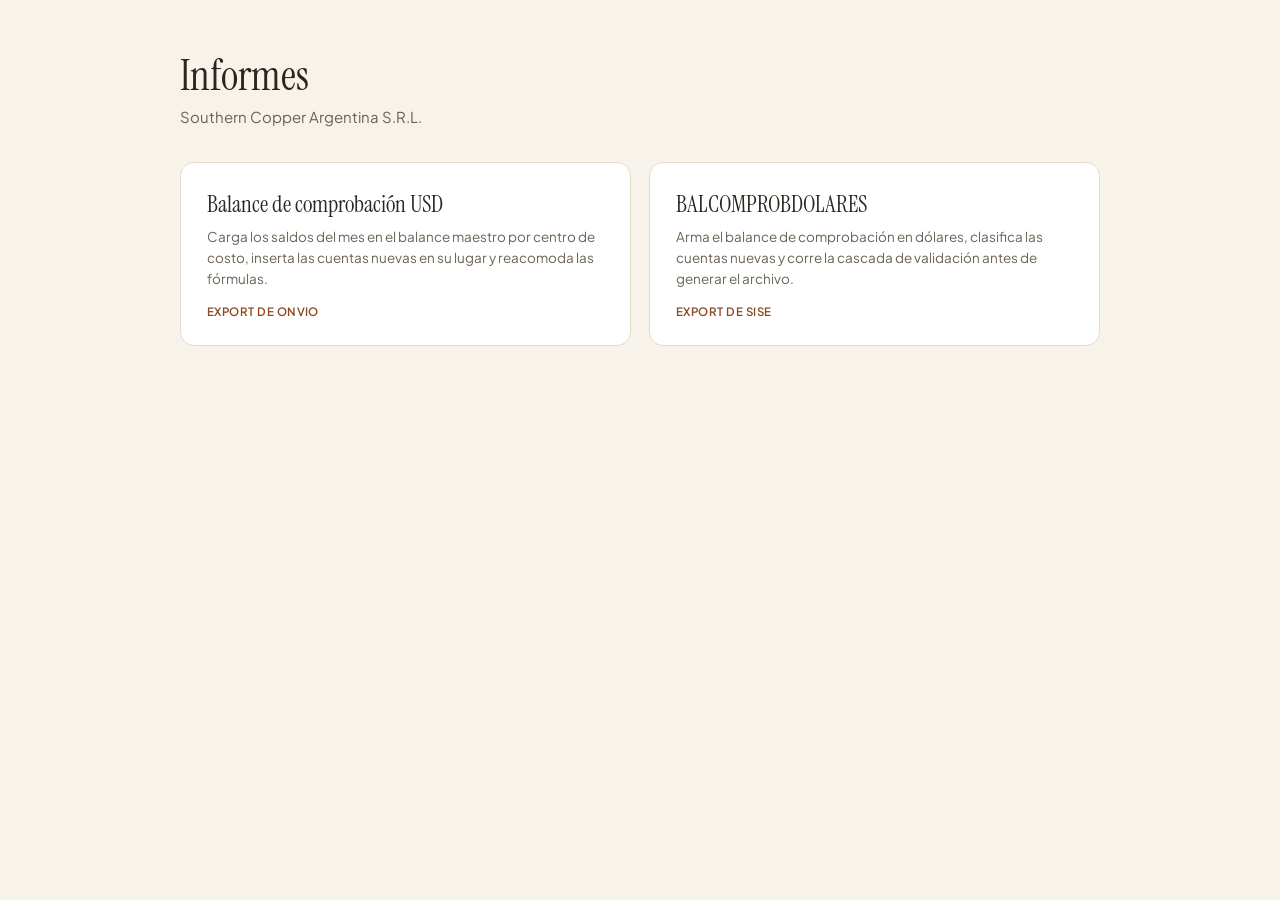
==== index.html @ 04be6aec "Add files via upload" ====
<!DOCTYPE html>
<html lang="es">
<head>
<meta charset="UTF-8">
<meta name="viewport" content="width=device-width, initial-scale=1">
<title>Informes — Southern Copper Argentina</title>
<link rel="preconnect" href="https://fonts.googleapis.com">
<link href="https://fonts.googleapis.com/css2?family=Instrument+Serif&family=Plus+Jakarta+Sans:wght@400;500;600;700&display=swap" rel="stylesheet">
<link rel="stylesheet" href="estilos.css">
</head>
<body>
<div class="wrap">
  <h1>Informes</h1>
  <p class="sub">Southern Copper Argentina S.R.L.</p>

  <div class="informes" id="informes"></div>
</div>

<script>
// Para sumar un informe nuevo: agregá una entrada acá y su carpeta al lado de las otras.
const INFORMES = [
  {
    titulo: "Balance de comprobación USD",
    descripcion: "Carga los saldos del mes en el balance maestro por centro de costo, " +
                 "inserta las cuentas nuevas en su lugar y reacomoda las fórmulas.",
    origen: "Export de Onvio",
    url: "informe-a/index.html",
  },
  {
    titulo: "BALCOMPROBDOLARES",
    descripcion: "Arma el balance de comprobación en dólares, clasifica las cuentas nuevas " +
                 "y corre la cascada de validación antes de generar el archivo.",
    origen: "Export de SISE",
    url: "informe-b/index.html",
  },
];

document.getElementById("informes").innerHTML = INFORMES.map(i => `
  <a class="informe-card" href="${i.url}">
    <h2>${i.titulo}</h2>
    <p>${i.descripcion}</p>
    <div class="origen">${i.origen}</div>
  </a>`).join("");
</script>
</body>
</html>
---- estilos.css ----
/* Estilos compartidos por la pantalla de inicio y los informes.
   Misma paleta que venía usando BALCOMPROBDOLARES. */

:root{
  --cream:#F7F2EA;
  --card:#FFFFFF;
  --ink:#2B2620;
  --ink-soft:#6B6255;
  --clay:#B5622E;
  --clay-deep:#8A4820;
  --line:#E4DCCC;
  --ok:#3F6B4C;
  --ok-bg:#E7F0E9;
  --warn:#A6431F;
  --warn-bg:#FBEAE1;
}

*{box-sizing:border-box;}

body{
  margin:0; background:var(--cream); color:var(--ink);
  font-family:'Plus Jakarta Sans', sans-serif;
  padding:48px 24px 96px;
}

.wrap{max-width:920px; margin:0 auto;}
.topbar{display:flex; justify-content:space-between; align-items:flex-start; gap:16px; margin-bottom:4px;}

h1{font-family:'Instrument Serif', serif; font-weight:400; font-size:42px; margin:0 0 4px;}
.sub{color:var(--ink-soft); margin:0 0 36px; font-size:15px;}

.card{
  background:var(--card); border:1px solid var(--line); border-radius:14px;
  padding:28px; margin-bottom:24px;
}
.card h2{font-family:'Instrument Serif', serif; font-weight:400; font-size:24px; margin:0 0 16px;}

button{
  font-family:'Plus Jakarta Sans', sans-serif; font-weight:600; font-size:14px;
  background:var(--clay); color:#fff; border:none; border-radius:8px;
  padding:12px 22px; cursor:pointer; transition:.15s;
}
button:hover{background:var(--clay-deep);}
button.secondary{background:transparent; color:var(--clay-deep); border:1px solid var(--line);}
button:disabled{opacity:.4; cursor:not-allowed;}

.gear-btn{
  background:transparent; border:1px solid var(--line); border-radius:8px;
  padding:8px 14px; font-size:13px; color:var(--ink-soft); cursor:pointer;
  font-family:'Plus Jakarta Sans', sans-serif; white-space:nowrap;
}
.gear-btn:hover{border-color:var(--clay); color:var(--clay-deep);}

.dropzone{
  border:1.5px dashed var(--line); border-radius:10px; padding:28px;
  text-align:center; color:var(--ink-soft); cursor:pointer; transition:.15s; display:block;
}
.dropzone:hover{border-color:var(--clay); color:var(--clay-deep);}
input[type=file]{display:none;}

.checks{display:grid; gap:10px;}
.check{
  display:flex; justify-content:space-between; align-items:center; gap:14px;
  padding:14px 16px; border-radius:10px; border:1px solid var(--line);
}
.check.ok{background:var(--ok-bg); border-color:#cfe2d4;}
.check.bad{background:var(--warn-bg); border-color:#f0d3c4;}
.check .name{font-weight:600; font-size:14px;}
.check .detail{font-size:12.5px; color:var(--ink-soft); margin-top:2px;}
.check .value{font-variant-numeric:tabular-nums; font-weight:600; font-size:14px;}

.badge{font-size:12px; padding:2px 8px; border-radius:20px; font-weight:600;}
.badge.ok{background:var(--ok); color:#fff;}
.badge.bad{background:var(--warn); color:#fff;}

table{width:100%; border-collapse:collapse; font-size:13.5px;}
th{
  text-align:left; color:var(--ink-soft); font-weight:600; font-size:12px;
  text-transform:uppercase; letter-spacing:.03em; padding:8px 10px; border-bottom:1px solid var(--line);
}
td{padding:10px; border-bottom:1px solid var(--line); position:relative;}
tr:last-child td{border-bottom:none;}
.num{text-align:right; font-variant-numeric:tabular-nums;}

select, input[type=text]{
  font-family:'Plus Jakarta Sans', sans-serif; padding:7px 10px; border-radius:6px;
  border:1px solid var(--line); font-size:13px; width:100%; background:#fff; color:var(--ink);
}
.pending-row{background:#FCF8F1;}

.footer-note{color:var(--ink-soft); font-size:13px; margin-top:8px;}
.hidden{display:none;}
.spinner{color:var(--ink-soft); font-size:14px;}

.status-msg{font-size:13px; margin-top:10px; padding:10px 12px; border-radius:8px;}
.status-msg.ok{background:var(--ok-bg); color:var(--ok);}
.status-msg.bad{background:var(--warn-bg); color:var(--warn);}

.modal-overlay{
  position:fixed; inset:0; background:rgba(43,38,32,.4); display:flex;
  align-items:center; justify-content:center; z-index:100; padding:24px;
}
.modal-overlay.hidden{display:none;}
.modal{background:var(--card); border-radius:14px; padding:28px; max-width:480px; width:100%;
  max-height:90vh; overflow-y:auto;}
.modal h2{font-family:'Instrument Serif', serif; font-weight:400; font-size:22px; margin:0 0 6px;}
.modal label{font-size:13px; color:var(--ink-soft); display:block; margin:14px 0 6px;}
.modal-actions{display:flex; gap:10px; margin-top:20px;}

a.help-link{color:var(--clay-deep);}
.volver{
  display:inline-block; margin-bottom:18px; color:var(--ink-soft);
  text-decoration:none; font-size:13.5px;
}
.volver:hover{color:var(--clay-deep);}

.log{
  background:#FBF7F0; border:1px solid var(--line); border-radius:10px; padding:14px 16px;
  font-family:ui-monospace, SFMono-Regular, Menlo, monospace; font-size:12.5px;
  color:var(--ink-soft); white-space:pre-wrap; max-height:280px; overflow-y:auto; margin:0;
}

/* ---- pantalla de inicio ---- */
.informes{display:grid; gap:18px; grid-template-columns:repeat(auto-fit, minmax(300px, 1fr));}
.informe-card{
  display:flex; flex-direction:column; gap:8px;
  background:var(--card); border:1px solid var(--line); border-radius:14px;
  padding:26px; text-decoration:none; color:inherit; transition:.15s;
}
.informe-card:hover{border-color:var(--clay); transform:translateY(-2px);
  box-shadow:0 6px 20px rgba(43,38,32,.07);}
.informe-card h2{font-family:'Instrument Serif', serif; font-weight:400; font-size:23px; margin:0;}
.informe-card p{margin:0; font-size:13.5px; color:var(--ink-soft); line-height:1.55;}
.informe-card .origen{
  margin-top:6px; font-size:11.5px; text-transform:uppercase; letter-spacing:.04em;
  color:var(--clay-deep); font-weight:600;
}
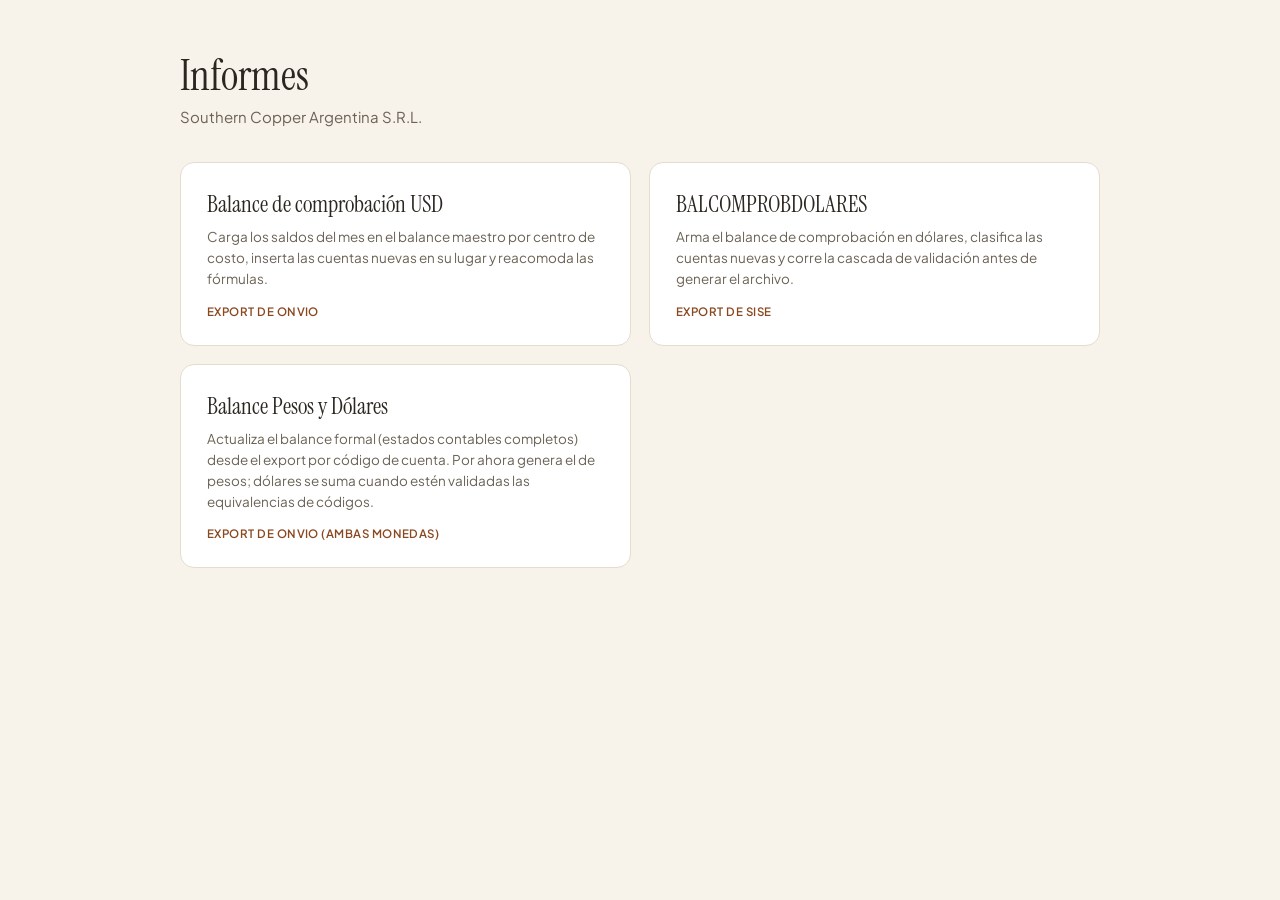
==== commit 1729298f: "Informe C: Balance Pesos y Dolares (por ahora, pesos) Tercer informe del menu. A partir del export d" ====
--- a/index.html
+++ b/index.html
@@ -33,6 +33,14 @@
     origen: "Export de SISE",
     url: "informe-b/index.html",
   },
+  {
+    titulo: "Balance Pesos y Dólares",
+    descripcion: "Actualiza el balance formal (estados contables completos) desde el export " +
+                 "por código de cuenta. Por ahora genera el de pesos; dólares se suma cuando " +
+                 "estén validadas las equivalencias de códigos.",
+    origen: "Export de Onvio (ambas monedas)",
+    url: "informe-c/index.html",
+  },
 ];
 
 document.getElementById("informes").innerHTML = INFORMES.map(i => `
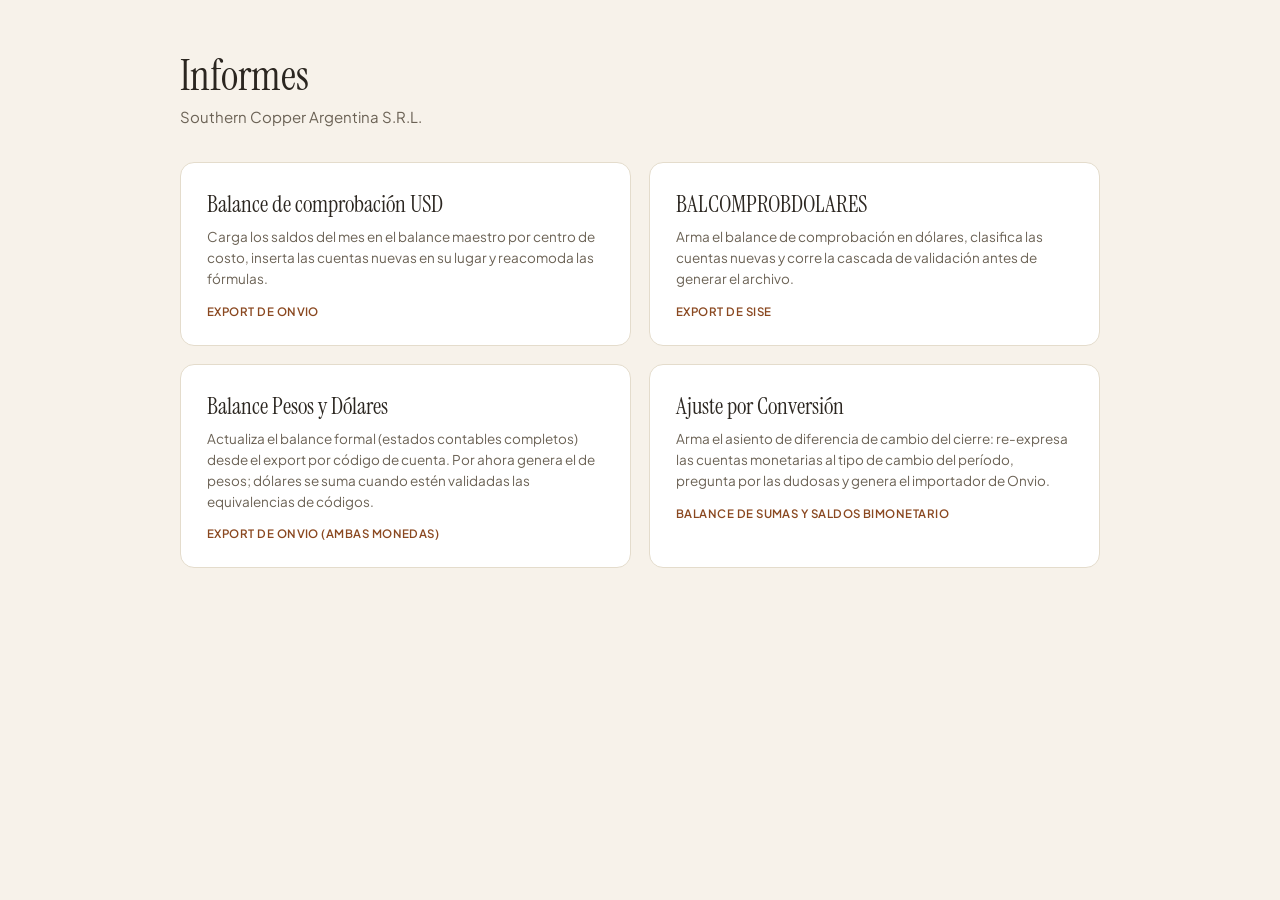
==== commit ed124cbd: "Informe D: Ajuste por Conversion (diferencia de cambio) Port del motor de referencia validado (asto/" ====
--- a/index.html
+++ b/index.html
@@ -41,6 +41,14 @@
     origen: "Export de Onvio (ambas monedas)",
     url: "informe-c/index.html",
   },
+  {
+    titulo: "Ajuste por Conversión",
+    descripcion: "Arma el asiento de diferencia de cambio del cierre: re-expresa las cuentas " +
+                 "monetarias al tipo de cambio del período, pregunta por las dudosas y genera " +
+                 "el importador de Onvio.",
+    origen: "Balance de Sumas y Saldos bimonetario",
+    url: "informe-d/index.html",
+  },
 ];
 
 document.getElementById("informes").innerHTML = INFORMES.map(i => `
--- a/estilos.css
+++ b/estilos.css
@@ -120,6 +120,18 @@
   color:var(--ink-soft); white-space:pre-wrap; max-height:280px; overflow-y:auto; margin:0;
 }
 
+/* ---- buscador de listas largas (ver buscador.js) ---- */
+.buscador{display:block;}
+.buscador-input{
+  margin-bottom:6px; font-size:12px; padding:6px 9px;
+  background:#FCF9F4; border:1px solid var(--line); border-radius:6px;
+  font-family:'Plus Jakarta Sans', sans-serif; width:100%; color:var(--ink);
+}
+.buscador-input:focus{outline:none; border-color:var(--clay); background:#fff;}
+.buscador-input::placeholder{color:var(--ink-soft);}
+.buscador-aviso{font-size:11px; color:var(--ink-soft); margin-top:4px;}
+.buscador-aviso.vacio{color:var(--warn);}
+
 /* ---- pantalla de inicio ---- */
 .informes{display:grid; gap:18px; grid-template-columns:repeat(auto-fit, minmax(300px, 1fr));}
 .informe-card{
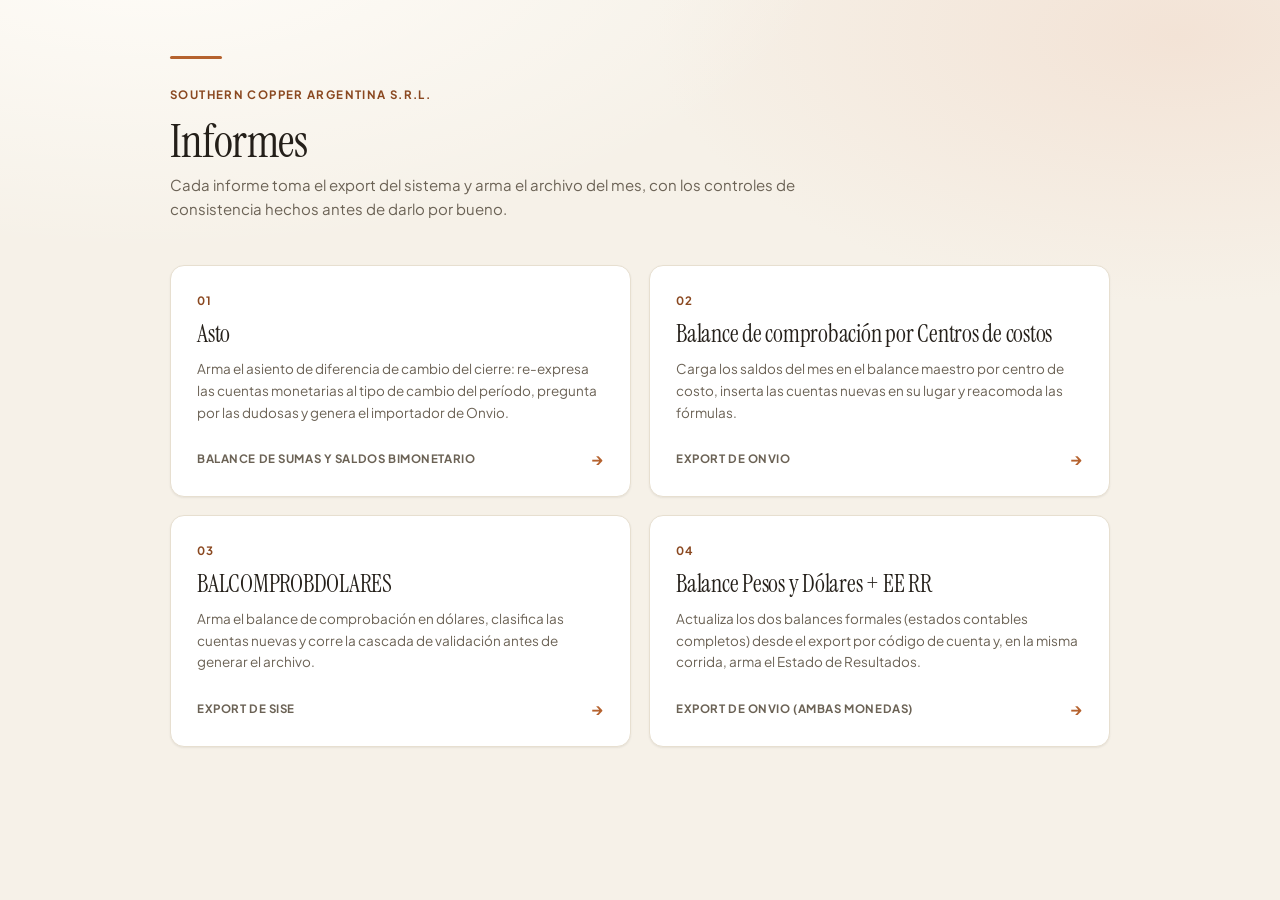
==== commit 55e504a3: "Renombra y reordena los informes, y moderniza la estetica del sitio Nombres nuevos, tambien dentro d" ====
--- a/index.html
+++ b/index.html
@@ -5,22 +5,39 @@
 <meta name="viewport" content="width=device-width, initial-scale=1">
 <title>Informes — Southern Copper Argentina</title>
 <link rel="preconnect" href="https://fonts.googleapis.com">
+<link rel="preconnect" href="https://fonts.gstatic.com" crossorigin>
 <link href="https://fonts.googleapis.com/css2?family=Instrument+Serif&family=Plus+Jakarta+Sans:wght@400;500;600;700&display=swap" rel="stylesheet">
 <link rel="stylesheet" href="estilos.css">
 </head>
 <body>
 <div class="wrap">
-  <h1>Informes</h1>
-  <p class="sub">Southern Copper Argentina S.R.L.</p>
+  <header class="portada">
+    <div class="linea"></div>
+    <span class="eyebrow">Southern Copper Argentina S.R.L.</span>
+    <h1>Informes</h1>
+    <p class="sub">
+      Cada informe toma el export del sistema y arma el archivo del mes, con los controles
+      de consistencia hechos antes de darlo por bueno.
+    </p>
+  </header>
 
   <div class="informes" id="informes"></div>
 </div>
 
 <script>
 // Para sumar un informe nuevo: agregá una entrada acá y su carpeta al lado de las otras.
+// El orden de esta lista es el que se ve en pantalla.
 const INFORMES = [
   {
-    titulo: "Balance de comprobación USD",
+    titulo: "Asto",
+    descripcion: "Arma el asiento de diferencia de cambio del cierre: re-expresa las cuentas " +
+                 "monetarias al tipo de cambio del período, pregunta por las dudosas y genera " +
+                 "el importador de Onvio.",
+    origen: "Balance de Sumas y Saldos bimonetario",
+    url: "informe-d/index.html",
+  },
+  {
+    titulo: "Balance de comprobación por Centros de costos",
     descripcion: "Carga los saldos del mes en el balance maestro por centro de costo, " +
                  "inserta las cuentas nuevas en su lugar y reacomoda las fórmulas.",
     origen: "Export de Onvio",
@@ -34,28 +51,24 @@
     url: "informe-b/index.html",
   },
   {
-    titulo: "Balance Pesos y Dólares",
-    descripcion: "Actualiza el balance formal (estados contables completos) desde el export " +
-                 "por código de cuenta. Por ahora genera el de pesos; dólares se suma cuando " +
-                 "estén validadas las equivalencias de códigos.",
+    titulo: "Balance Pesos y Dólares + EE RR",
+    descripcion: "Actualiza los dos balances formales (estados contables completos) desde el " +
+                 "export por código de cuenta y, en la misma corrida, arma el Estado de " +
+                 "Resultados.",
     origen: "Export de Onvio (ambas monedas)",
     url: "informe-c/index.html",
   },
-  {
-    titulo: "Ajuste por Conversión",
-    descripcion: "Arma el asiento de diferencia de cambio del cierre: re-expresa las cuentas " +
-                 "monetarias al tipo de cambio del período, pregunta por las dudosas y genera " +
-                 "el importador de Onvio.",
-    origen: "Balance de Sumas y Saldos bimonetario",
-    url: "informe-d/index.html",
-  },
 ];
 
-document.getElementById("informes").innerHTML = INFORMES.map(i => `
+document.getElementById("informes").innerHTML = INFORMES.map((i, n) => `
   <a class="informe-card" href="${i.url}">
+    <span class="indice">${String(n + 1).padStart(2, "0")}</span>
     <h2>${i.titulo}</h2>
     <p>${i.descripcion}</p>
-    <div class="origen">${i.origen}</div>
+    <div class="origen">
+      <span>${i.origen}</span>
+      <span class="flecha" aria-hidden="true">→</span>
+    </div>
   </a>`).join("");
 </script>
 </body>
--- a/estilos.css
+++ b/estilos.css
@@ -1,149 +1,281 @@
 /* Estilos compartidos por la pantalla de inicio y los informes.
-   Misma paleta que venía usando BALCOMPROBDOLARES. */
+   Paleta cálida heredada de BALCOMPROBDOLARES, con más profundidad y aire. */
 
 :root{
-  --cream:#F7F2EA;
+  --cream:#F6F1E8;
+  --cream-alto:#FBF8F2;
   --card:#FFFFFF;
-  --ink:#2B2620;
+  --ink:#241F19;
+  --ink-medio:#4A4238;
   --ink-soft:#6B6255;
   --clay:#B5622E;
   --clay-deep:#8A4820;
-  --line:#E4DCCC;
+  --clay-suave:#F3E3D6;
+  --line:#E7DFD0;
+  --line-fuerte:#D8CDB8;
   --ok:#3F6B4C;
-  --ok-bg:#E7F0E9;
+  --ok-bg:#E9F1EB;
+  --ok-borde:#C9DED0;
   --warn:#A6431F;
   --warn-bg:#FBEAE1;
+  --warn-borde:#F0D3C4;
+
+  --sombra-baja:0 1px 2px rgba(36,31,25,.04), 0 1px 3px rgba(36,31,25,.03);
+  --sombra-media:0 2px 4px rgba(36,31,25,.04), 0 8px 24px rgba(36,31,25,.06);
+  --sombra-alta:0 4px 8px rgba(36,31,25,.05), 0 16px 40px rgba(36,31,25,.10);
+  --radio:14px;
+  --radio-chico:9px;
+  --transicion:180ms cubic-bezier(.2,.7,.3,1);
 }
 
 *{box-sizing:border-box;}
 
 body{
-  margin:0; background:var(--cream); color:var(--ink);
-  font-family:'Plus Jakarta Sans', sans-serif;
-  padding:48px 24px 96px;
-}
-
-.wrap{max-width:920px; margin:0 auto;}
-.topbar{display:flex; justify-content:space-between; align-items:flex-start; gap:16px; margin-bottom:4px;}
-
-h1{font-family:'Instrument Serif', serif; font-weight:400; font-size:42px; margin:0 0 4px;}
-.sub{color:var(--ink-soft); margin:0 0 36px; font-size:15px;}
+  margin:0;
+  color:var(--ink);
+  font-family:'Plus Jakarta Sans', system-ui, sans-serif;
+  font-size:15px;
+  line-height:1.6;
+  padding:56px 24px 112px;
+  -webkit-font-smoothing:antialiased;
+  background:
+    radial-gradient(1100px 520px at 12% -8%, #FFFDF9 0%, rgba(255,253,249,0) 62%),
+    radial-gradient(900px 460px at 92% 4%, var(--clay-suave) 0%, rgba(243,227,214,0) 58%),
+    var(--cream);
+  background-attachment:fixed;
+}
+
+.wrap{max-width:940px; margin:0 auto;}
+
+.topbar{
+  display:flex; justify-content:space-between; align-items:flex-start;
+  gap:20px; margin-bottom:4px;
+}
+
+h1{
+  font-family:'Instrument Serif', Georgia, serif; font-weight:400;
+  font-size:clamp(34px, 5vw, 46px); line-height:1.1;
+  margin:0 0 6px; letter-spacing:-.01em;
+}
+.sub{color:var(--ink-soft); margin:0 0 40px; font-size:15px; max-width:64ch;}
+
+/* Etiqueta chiquita sobre el título, para dar contexto sin ruido. */
+.eyebrow{
+  display:inline-block; margin:0 0 12px;
+  font-size:11.5px; font-weight:700; letter-spacing:.12em; text-transform:uppercase;
+  color:var(--clay-deep);
+}
 
 .card{
-  background:var(--card); border:1px solid var(--line); border-radius:14px;
-  padding:28px; margin-bottom:24px;
-}
-.card h2{font-family:'Instrument Serif', serif; font-weight:400; font-size:24px; margin:0 0 16px;}
+  background:var(--card); border:1px solid var(--line); border-radius:var(--radio);
+  padding:30px; margin-bottom:22px; box-shadow:var(--sombra-baja);
+}
+.card h2{
+  font-family:'Instrument Serif', Georgia, serif; font-weight:400;
+  font-size:25px; margin:0 0 18px; letter-spacing:-.01em;
+}
 
 button{
-  font-family:'Plus Jakarta Sans', sans-serif; font-weight:600; font-size:14px;
-  background:var(--clay); color:#fff; border:none; border-radius:8px;
-  padding:12px 22px; cursor:pointer; transition:.15s;
-}
-button:hover{background:var(--clay-deep);}
-button.secondary{background:transparent; color:var(--clay-deep); border:1px solid var(--line);}
-button:disabled{opacity:.4; cursor:not-allowed;}
+  font-family:inherit; font-weight:600; font-size:14px;
+  background:var(--clay); color:#fff; border:1px solid transparent;
+  border-radius:var(--radio-chico);
+  padding:11px 22px; cursor:pointer; transition:var(--transicion);
+  box-shadow:var(--sombra-baja);
+}
+button:hover{background:var(--clay-deep); box-shadow:var(--sombra-media); transform:translateY(-1px);}
+button:active{transform:translateY(0); box-shadow:none;}
+button.secondary, button.secundario{
+  background:#fff; color:var(--clay-deep); border-color:var(--line-fuerte); box-shadow:none;
+}
+button.secondary:hover, button.secundario:hover{
+  background:var(--cream-alto); border-color:var(--clay); color:var(--clay-deep);
+}
+button:disabled, button:disabled:hover{
+  opacity:.45; cursor:not-allowed; transform:none; box-shadow:none; background:var(--clay);
+}
+button.secundario:disabled, button.secondary:disabled{background:#fff;}
+
+:where(button, a, input, select, .dropzone):focus-visible{
+  outline:2px solid var(--clay); outline-offset:2px;
+}
 
 .gear-btn{
-  background:transparent; border:1px solid var(--line); border-radius:8px;
-  padding:8px 14px; font-size:13px; color:var(--ink-soft); cursor:pointer;
-  font-family:'Plus Jakarta Sans', sans-serif; white-space:nowrap;
-}
-.gear-btn:hover{border-color:var(--clay); color:var(--clay-deep);}
+  background:#fff; border:1px solid var(--line-fuerte); border-radius:var(--radio-chico);
+  padding:9px 15px; font-size:13px; color:var(--ink-medio); cursor:pointer;
+  font-family:inherit; white-space:nowrap; transition:var(--transicion); box-shadow:none;
+}
+.gear-btn:hover{border-color:var(--clay); color:var(--clay-deep); background:var(--cream-alto); transform:none;}
 
 .dropzone{
-  border:1.5px dashed var(--line); border-radius:10px; padding:28px;
-  text-align:center; color:var(--ink-soft); cursor:pointer; transition:.15s; display:block;
-}
-.dropzone:hover{border-color:var(--clay); color:var(--clay-deep);}
+  border:1.5px dashed var(--line-fuerte); border-radius:12px; padding:32px;
+  text-align:center; color:var(--ink-soft); cursor:pointer;
+  transition:var(--transicion); display:block; background:var(--cream-alto);
+}
+.dropzone:hover{border-color:var(--clay); color:var(--clay-deep); background:#fff;}
 input[type=file]{display:none;}
 
 .checks{display:grid; gap:10px;}
 .check{
-  display:flex; justify-content:space-between; align-items:center; gap:14px;
-  padding:14px 16px; border-radius:10px; border:1px solid var(--line);
-}
-.check.ok{background:var(--ok-bg); border-color:#cfe2d4;}
-.check.bad{background:var(--warn-bg); border-color:#f0d3c4;}
-.check .name{font-weight:600; font-size:14px;}
-.check .detail{font-size:12.5px; color:var(--ink-soft); margin-top:2px;}
-.check .value{font-variant-numeric:tabular-nums; font-weight:600; font-size:14px;}
-
-.badge{font-size:12px; padding:2px 8px; border-radius:20px; font-weight:600;}
+  display:flex; justify-content:space-between; align-items:center; gap:16px;
+  padding:15px 17px; border-radius:11px; border:1px solid var(--line);
+  background:var(--cream-alto);
+}
+.check.ok{background:var(--ok-bg); border-color:var(--ok-borde);}
+.check.bad{background:var(--warn-bg); border-color:var(--warn-borde);}
+.check .name{font-weight:600; font-size:14px; line-height:1.4;}
+.check .detail{font-size:12.5px; color:var(--ink-soft); margin-top:3px; line-height:1.5;}
+.check .value{font-variant-numeric:tabular-nums; font-weight:700; font-size:15px; white-space:nowrap;}
+
+.badge{
+  font-size:11.5px; padding:3px 9px; border-radius:999px; font-weight:700;
+  letter-spacing:.02em; white-space:nowrap;
+}
 .badge.ok{background:var(--ok); color:#fff;}
 .badge.bad{background:var(--warn); color:#fff;}
 
 table{width:100%; border-collapse:collapse; font-size:13.5px;}
 th{
-  text-align:left; color:var(--ink-soft); font-weight:600; font-size:12px;
-  text-transform:uppercase; letter-spacing:.03em; padding:8px 10px; border-bottom:1px solid var(--line);
-}
-td{padding:10px; border-bottom:1px solid var(--line); position:relative;}
+  text-align:left; color:var(--ink-soft); font-weight:700; font-size:11.5px;
+  text-transform:uppercase; letter-spacing:.05em; padding:10px;
+  border-bottom:1px solid var(--line-fuerte); background:var(--cream-alto);
+  position:sticky; top:0; z-index:1;
+}
+td{padding:11px 10px; border-bottom:1px solid var(--line); position:relative;}
+tbody tr{transition:background var(--transicion);}
+tbody tr:hover{background:var(--cream-alto);}
 tr:last-child td{border-bottom:none;}
 .num{text-align:right; font-variant-numeric:tabular-nums;}
 
 select, input[type=text]{
-  font-family:'Plus Jakarta Sans', sans-serif; padding:7px 10px; border-radius:6px;
-  border:1px solid var(--line); font-size:13px; width:100%; background:#fff; color:var(--ink);
-}
-.pending-row{background:#FCF8F1;}
-
-.footer-note{color:var(--ink-soft); font-size:13px; margin-top:8px;}
+  font-family:inherit; padding:9px 11px; border-radius:var(--radio-chico);
+  border:1px solid var(--line-fuerte); font-size:13.5px; width:100%;
+  background:#fff; color:var(--ink); transition:var(--transicion);
+}
+select:focus, input[type=text]:focus{
+  outline:none; border-color:var(--clay); box-shadow:0 0 0 3px rgba(181,98,46,.14);
+}
+.pending-row{background:#FDF9F3;}
+.pending-row:hover{background:#FBF4EA;}
+
+.footer-note{color:var(--ink-soft); font-size:13.5px; margin-top:8px; line-height:1.6;}
 .hidden{display:none;}
 .spinner{color:var(--ink-soft); font-size:14px;}
-
-.status-msg{font-size:13px; margin-top:10px; padding:10px 12px; border-radius:8px;}
-.status-msg.ok{background:var(--ok-bg); color:var(--ok);}
-.status-msg.bad{background:var(--warn-bg); color:var(--warn);}
+.spinner::before{
+  content:""; display:inline-block; width:11px; height:11px; margin-right:7px;
+  border:2px solid var(--line-fuerte); border-top-color:var(--clay); border-radius:50%;
+  animation:girar .7s linear infinite; vertical-align:-1px;
+}
+@keyframes girar{to{transform:rotate(360deg);}}
+
+/* Los mensajes llevan una barra al costado: se distingue el estado de un vistazo,
+   sin depender sólo del color de fondo. */
+.status-msg{
+  font-size:13.5px; margin-top:12px; padding:12px 14px; border-radius:var(--radio-chico);
+  background:var(--cream-alto); color:var(--ink-medio); border-left:3px solid var(--line-fuerte);
+  line-height:1.55;
+}
+.status-msg.ok{background:var(--ok-bg); color:var(--ok); border-left-color:var(--ok);}
+.status-msg.bad{background:var(--warn-bg); color:var(--warn); border-left-color:var(--warn);}
 
 .modal-overlay{
-  position:fixed; inset:0; background:rgba(43,38,32,.4); display:flex;
-  align-items:center; justify-content:center; z-index:100; padding:24px;
-}
+  position:fixed; inset:0; background:rgba(36,31,25,.46); backdrop-filter:blur(3px);
+  display:flex; align-items:center; justify-content:center; z-index:100; padding:24px;
+  animation:aparecer var(--transicion);
+}
+@keyframes aparecer{from{opacity:0;}to{opacity:1;}}
 .modal-overlay.hidden{display:none;}
-.modal{background:var(--card); border-radius:14px; padding:28px; max-width:480px; width:100%;
-  max-height:90vh; overflow-y:auto;}
-.modal h2{font-family:'Instrument Serif', serif; font-weight:400; font-size:22px; margin:0 0 6px;}
-.modal label{font-size:13px; color:var(--ink-soft); display:block; margin:14px 0 6px;}
-.modal-actions{display:flex; gap:10px; margin-top:20px;}
-
-a.help-link{color:var(--clay-deep);}
+.modal{
+  background:var(--card); border-radius:var(--radio); padding:30px; max-width:500px;
+  width:100%; max-height:90vh; overflow-y:auto; box-shadow:var(--sombra-alta);
+}
+.modal h2{font-family:'Instrument Serif', Georgia, serif; font-weight:400; font-size:23px; margin:0 0 6px;}
+.modal label{font-size:13px; color:var(--ink-soft); display:block; margin:16px 0 6px; font-weight:600;}
+.modal-actions{display:flex; gap:10px; margin-top:22px;}
+
+a.help-link{color:var(--clay-deep); text-decoration-color:var(--clay-suave); text-underline-offset:2px;}
+a.help-link:hover{text-decoration-color:var(--clay);}
+
 .volver{
-  display:inline-block; margin-bottom:18px; color:var(--ink-soft);
-  text-decoration:none; font-size:13.5px;
-}
-.volver:hover{color:var(--clay-deep);}
+  display:inline-flex; align-items:center; gap:6px; margin-bottom:22px;
+  color:var(--ink-soft); text-decoration:none; font-size:13.5px; font-weight:600;
+  transition:var(--transicion);
+}
+.volver:hover{color:var(--clay-deep); gap:9px;}
 
 .log{
-  background:#FBF7F0; border:1px solid var(--line); border-radius:10px; padding:14px 16px;
+  background:#FBF7F0; border:1px solid var(--line); border-radius:11px; padding:15px 17px;
   font-family:ui-monospace, SFMono-Regular, Menlo, monospace; font-size:12.5px;
-  color:var(--ink-soft); white-space:pre-wrap; max-height:280px; overflow-y:auto; margin:0;
+  color:var(--ink-medio); white-space:pre-wrap; max-height:300px; overflow-y:auto; margin:0;
+  line-height:1.65;
 }
 
 /* ---- buscador de listas largas (ver buscador.js) ---- */
 .buscador{display:block;}
 .buscador-input{
-  margin-bottom:6px; font-size:12px; padding:6px 9px;
-  background:#FCF9F4; border:1px solid var(--line); border-radius:6px;
-  font-family:'Plus Jakarta Sans', sans-serif; width:100%; color:var(--ink);
-}
-.buscador-input:focus{outline:none; border-color:var(--clay); background:#fff;}
+  margin-bottom:6px; font-size:12.5px; padding:7px 10px;
+  background:var(--cream-alto); border:1px solid var(--line-fuerte); border-radius:var(--radio-chico);
+  font-family:inherit; width:100%; color:var(--ink); transition:var(--transicion);
+}
+.buscador-input:focus{
+  outline:none; border-color:var(--clay); background:#fff;
+  box-shadow:0 0 0 3px rgba(181,98,46,.14);
+}
 .buscador-input::placeholder{color:var(--ink-soft);}
-.buscador-aviso{font-size:11px; color:var(--ink-soft); margin-top:4px;}
-.buscador-aviso.vacio{color:var(--warn);}
+.buscador-aviso{font-size:11.5px; color:var(--ink-soft); margin-top:5px;}
+.buscador-aviso.vacio{color:var(--warn); font-weight:600;}
 
 /* ---- pantalla de inicio ---- */
-.informes{display:grid; gap:18px; grid-template-columns:repeat(auto-fit, minmax(300px, 1fr));}
+.portada{margin-bottom:44px;}
+.portada .linea{
+  width:52px; height:3px; background:var(--clay); border-radius:2px; margin:0 0 22px;
+}
+
+.informes{display:grid; gap:18px; grid-template-columns:repeat(auto-fit, minmax(320px, 1fr));}
+
 .informe-card{
-  display:flex; flex-direction:column; gap:8px;
-  background:var(--card); border:1px solid var(--line); border-radius:14px;
-  padding:26px; text-decoration:none; color:inherit; transition:.15s;
-}
-.informe-card:hover{border-color:var(--clay); transform:translateY(-2px);
-  box-shadow:0 6px 20px rgba(43,38,32,.07);}
-.informe-card h2{font-family:'Instrument Serif', serif; font-weight:400; font-size:23px; margin:0;}
-.informe-card p{margin:0; font-size:13.5px; color:var(--ink-soft); line-height:1.55;}
+  position:relative; display:flex; flex-direction:column; gap:9px;
+  background:var(--card); border:1px solid var(--line); border-radius:var(--radio);
+  padding:26px 26px 24px; text-decoration:none; color:inherit;
+  transition:var(--transicion); box-shadow:var(--sombra-baja); overflow:hidden;
+}
+/* Barra de acento que crece al pasar por encima. */
+.informe-card::before{
+  content:""; position:absolute; left:0; top:0; bottom:0; width:3px;
+  background:var(--clay); transform:scaleY(0); transform-origin:top;
+  transition:transform var(--transicion);
+}
+.informe-card:hover{
+  border-color:var(--line-fuerte); transform:translateY(-3px); box-shadow:var(--sombra-alta);
+}
+.informe-card:hover::before{transform:scaleY(1);}
+
+.informe-card .indice{
+  font-size:11.5px; font-weight:700; color:var(--clay-deep);
+  letter-spacing:.1em; text-transform:uppercase;
+}
+.informe-card h2{
+  font-family:'Instrument Serif', Georgia, serif; font-weight:400;
+  font-size:24px; margin:0; line-height:1.25; letter-spacing:-.01em;
+}
+.informe-card p{margin:0; font-size:13.5px; color:var(--ink-soft); line-height:1.6;}
 .informe-card .origen{
-  margin-top:6px; font-size:11.5px; text-transform:uppercase; letter-spacing:.04em;
-  color:var(--clay-deep); font-weight:600;
-}
+  margin-top:auto; padding-top:14px; font-size:11.5px; text-transform:uppercase;
+  letter-spacing:.05em; color:var(--ink-soft); font-weight:700;
+  display:flex; align-items:center; justify-content:space-between; gap:10px;
+}
+.informe-card .flecha{
+  color:var(--clay); font-size:16px; transition:transform var(--transicion);
+}
+.informe-card:hover .flecha{transform:translateX(4px);}
+
+@media (max-width:600px){
+  body{padding:32px 16px 72px;}
+  .card{padding:22px;}
+  .informe-card{padding:22px;}
+  .topbar{flex-direction:column;}
+}
+
+@media (prefers-reduced-motion:reduce){
+  *{animation-duration:.01ms !important; transition-duration:.01ms !important;}
+  .informe-card:hover, button:hover{transform:none;}
+}
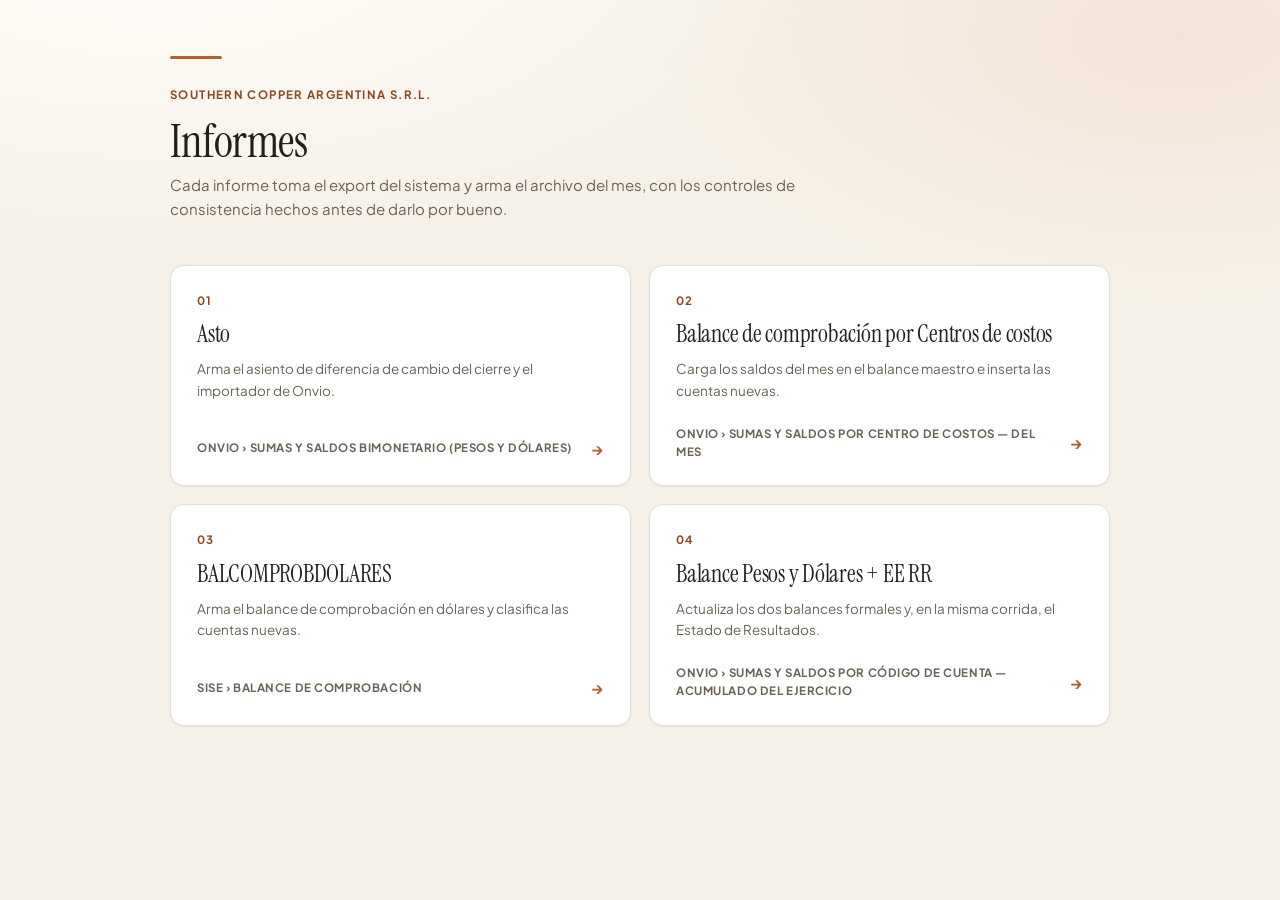
==== commit 93eb9445: "Pantallas mas simples: se busca adentro del desplegable y se dice que archivo bajar Tres cosas pedid" ====
--- a/index.html
+++ b/index.html
@@ -27,35 +27,33 @@
 <script>
 // Para sumar un informe nuevo: agregá una entrada acá y su carpeta al lado de las otras.
 // El orden de esta lista es el que se ve en pantalla.
+// `origen` dice EXACTAMENTE qué archivo hay que bajar del sistema. Es el dato que más se
+// consulta y el más fácil de equivocar: los dos balances usan un Sumas y Saldos de Onvio,
+// pero uno lo quiere por centro de costos y mensual, y el otro por código de cuenta y
+// acumulado. Bajar el que no es da números que parecen razonables y están mal.
 const INFORMES = [
   {
     titulo: "Asto",
-    descripcion: "Arma el asiento de diferencia de cambio del cierre: re-expresa las cuentas " +
-                 "monetarias al tipo de cambio del período, pregunta por las dudosas y genera " +
-                 "el importador de Onvio.",
-    origen: "Balance de Sumas y Saldos bimonetario",
+    descripcion: "Arma el asiento de diferencia de cambio del cierre y el importador de Onvio.",
+    origen: "Onvio › Sumas y Saldos bimonetario (pesos y dólares)",
     url: "informe-d/index.html",
   },
   {
     titulo: "Balance de comprobación por Centros de costos",
-    descripcion: "Carga los saldos del mes en el balance maestro por centro de costo, " +
-                 "inserta las cuentas nuevas en su lugar y reacomoda las fórmulas.",
-    origen: "Export de Onvio",
+    descripcion: "Carga los saldos del mes en el balance maestro e inserta las cuentas nuevas.",
+    origen: "Onvio › Sumas y Saldos por CENTRO DE COSTOS — del MES",
     url: "informe-a/index.html",
   },
   {
     titulo: "BALCOMPROBDOLARES",
-    descripcion: "Arma el balance de comprobación en dólares, clasifica las cuentas nuevas " +
-                 "y corre la cascada de validación antes de generar el archivo.",
-    origen: "Export de SISE",
+    descripcion: "Arma el balance de comprobación en dólares y clasifica las cuentas nuevas.",
+    origen: "SISE › Balance de comprobación",
     url: "informe-b/index.html",
   },
   {
     titulo: "Balance Pesos y Dólares + EE RR",
-    descripcion: "Actualiza los dos balances formales (estados contables completos) desde el " +
-                 "export por código de cuenta y, en la misma corrida, arma el Estado de " +
-                 "Resultados.",
-    origen: "Export de Onvio (ambas monedas)",
+    descripcion: "Actualiza los dos balances formales y, en la misma corrida, el Estado de Resultados.",
+    origen: "Onvio › Sumas y Saldos por CÓDIGO DE CUENTA — ACUMULADO del ejercicio",
     url: "informe-c/index.html",
   },
 ];
--- a/estilos.css
+++ b/estilos.css
@@ -209,20 +209,65 @@
   line-height:1.65;
 }
 
-/* ---- buscador de listas largas (ver buscador.js) ---- */
-.buscador{display:block;}
-.buscador-input{
-  margin-bottom:6px; font-size:12.5px; padding:7px 10px;
-  background:var(--cream-alto); border:1px solid var(--line-fuerte); border-radius:var(--radio-chico);
-  font-family:inherit; width:100%; color:var(--ink); transition:var(--transicion);
-}
-.buscador-input:focus{
-  outline:none; border-color:var(--clay); background:#fff;
-  box-shadow:0 0 0 3px rgba(181,98,46,.14);
-}
-.buscador-input::placeholder{color:var(--ink-soft);}
-.buscador-aviso{font-size:11.5px; color:var(--ink-soft); margin-top:5px;}
-.buscador-aviso.vacio{color:var(--warn); font-weight:600;}
+/* ---- qué archivo hay que bajar ----
+   Es el dato que más se consulta y el más fácil de equivocar: los dos balances salen de un
+   Sumas y Saldos de Onvio, pero uno lo quiere por centro de costos y mensual y el otro por
+   código de cuenta y acumulado. Va arriba de todo y en una sola línea. */
+.instruccion{
+  display:flex; gap:11px; align-items:flex-start;
+  background:var(--cream-alto); border:1px solid var(--line-fuerte);
+  border-left:3px solid var(--clay); border-radius:var(--radio-chico);
+  padding:11px 14px; margin-bottom:16px;
+  font-size:12.5px; line-height:1.55; color:var(--ink-medio);
+}
+.instruccion b{color:var(--ink); font-weight:600;}
+.instruccion .que{
+  flex:none; font-weight:700; color:var(--clay); text-transform:uppercase;
+  font-size:10.5px; letter-spacing:.07em; padding-top:2px;
+}
+
+/* ---- buscador de listas largas (ver buscador.js) ----
+   Un solo control: el botón abre el panel y adentro está la búsqueda. El <select> real
+   queda escondido y es el que guarda el valor. */
+.combo{position:relative; display:block;}
+.combo-real{display:none;}
+
+.combo-boton{
+  width:100%; display:flex; align-items:center; gap:10px; text-align:left;
+  font-family:inherit; font-size:13px; padding:9px 12px; color:var(--ink);
+  background:var(--cream-alto); border:1px solid var(--line-fuerte);
+  border-radius:var(--radio-chico); cursor:pointer; transition:var(--transicion);
+}
+.combo-boton:hover{border-color:var(--clay);}
+.combo-boton[aria-expanded="true"]{
+  border-color:var(--clay); background:#fff; box-shadow:0 0 0 3px rgba(181,98,46,.14);
+}
+.combo-boton.sin-elegir .combo-valor{color:var(--ink-soft);}
+.combo-valor{flex:1; overflow:hidden; text-overflow:ellipsis; white-space:nowrap;}
+.combo-flecha{color:var(--ink-soft); font-size:11px; flex:none;}
+
+.combo-panel{
+  position:absolute; z-index:40; left:0; right:0; top:calc(100% + 4px);
+  background:#fff; border:1px solid var(--line-fuerte); border-radius:var(--radio-chico);
+  box-shadow:0 10px 30px rgba(60,40,20,.16); padding:8px;
+}
+.combo-buscar{
+  width:100%; font-family:inherit; font-size:12.5px; padding:7px 10px; color:var(--ink);
+  background:var(--cream-alto); border:1px solid var(--line-fuerte);
+  border-radius:var(--radio-chico);
+}
+.combo-buscar:focus{outline:none; border-color:var(--clay); background:#fff;}
+.combo-buscar::placeholder{color:var(--ink-soft);}
+
+.combo-lista{max-height:260px; overflow-y:auto; margin-top:6px;}
+.combo-opcion{
+  padding:7px 10px; border-radius:8px; font-size:12.5px; cursor:pointer;
+  color:var(--ink-medio); line-height:1.4;
+}
+.combo-opcion:hover, .combo-opcion.marcada{background:var(--cream-alto); color:var(--ink);}
+.combo-opcion.elegida{font-weight:600; color:var(--ink);}
+.combo-aviso{font-size:11.5px; color:var(--ink-soft); margin-top:6px; padding:0 4px;}
+.combo-aviso.vacio{color:var(--warn); font-weight:600;}
 
 /* ---- pantalla de inicio ---- */
 .portada{margin-bottom:44px;}
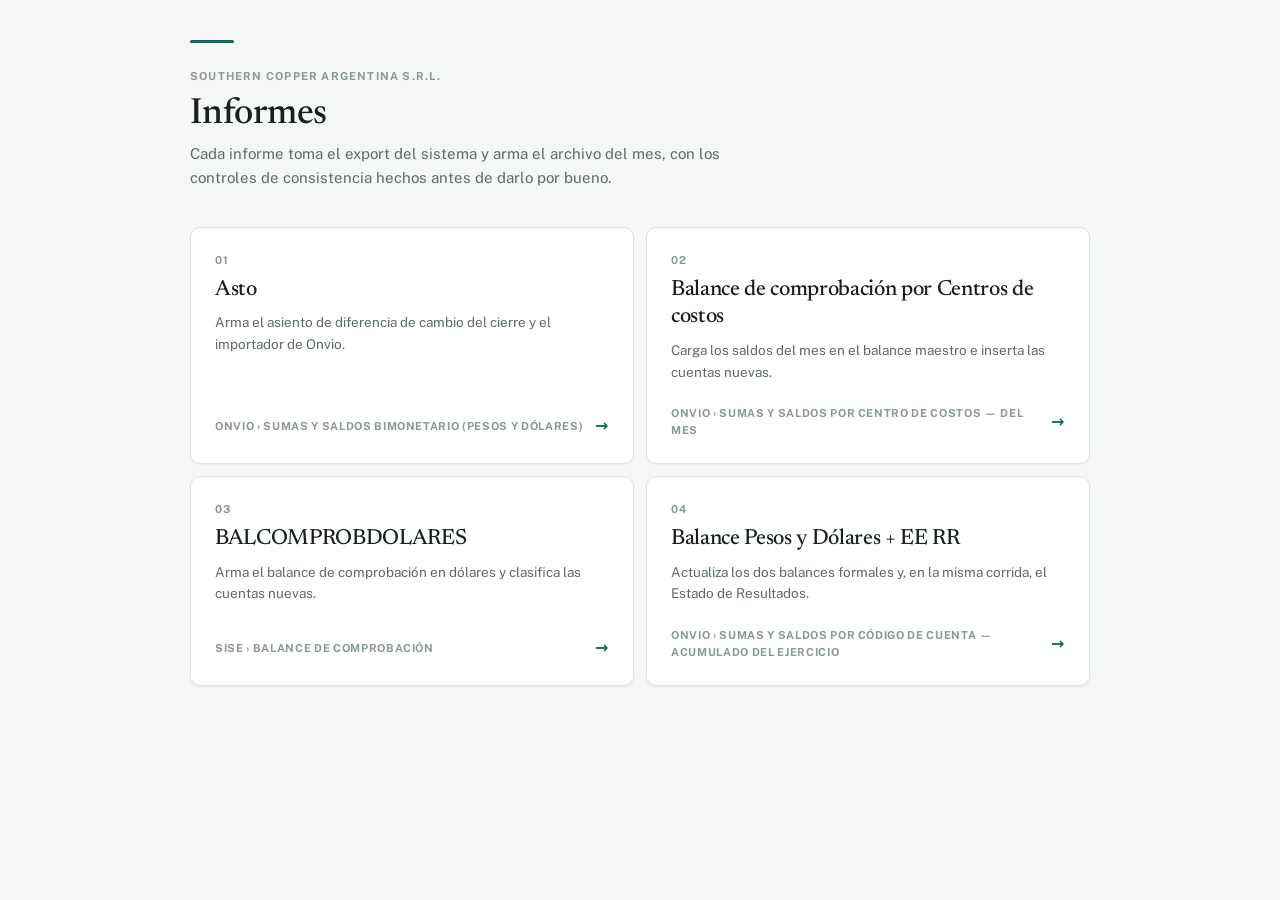
==== commit 9254c082: "Estetica unica para los cuatro informes Se cambio la paleta compartida: era crema + terracota con se" ====
--- a/index.html
+++ b/index.html
@@ -6,8 +6,8 @@
 <title>Informes — Southern Copper Argentina</title>
 <link rel="preconnect" href="https://fonts.googleapis.com">
 <link rel="preconnect" href="https://fonts.gstatic.com" crossorigin>
-<link href="https://fonts.googleapis.com/css2?family=Instrument+Serif&family=Plus+Jakarta+Sans:wght@400;500;600;700&display=swap" rel="stylesheet">
-<link rel="stylesheet" href="estilos.css">
+<link href="https://fonts.googleapis.com/css2?family=Newsreader:opsz,wght@6..72,400;6..72,500&family=Public+Sans:wght@400;500;600;700&display=swap" rel="stylesheet">
+<link rel="stylesheet" href="estilos.css?v=2026-09-02i">
 </head>
 <body>
 <div class="wrap">
--- a/estilos.css
+++ b/estilos.css
@@ -1,168 +1,203 @@
-/* Estilos compartidos por la pantalla de inicio y los informes.
-   Paleta cálida heredada de BALCOMPROBDOLARES, con más profundidad y aire. */
+/* Estilos compartidos por la pantalla de inicio y los cuatro informes.
+
+   Septiembre 2026: se cambió la paleta. Antes era crema + terracota con serif de display;
+   ahora es un gris de papel con acento verdigrís —el verde del cobre oxidado— y una serif
+   sobria sólo en los títulos. La idea es que la pantalla se lea como un estado contable y no
+   como una landing: menos sombra, menos movimiento, más aire entre las cosas.
+
+   IMPORTANTE: los nombres de las variables NO cambiaron. Los <style> propios de cada informe
+   usan --clay, --cream-alto, --line-fuerte, etc.; si se renombran, esos bloques se quedan sin
+   color y no lo avisa nadie. Los nombres viejos quedan abajo como alias de los nuevos. */
 
 :root{
-  --cream:#F6F1E8;
-  --cream-alto:#FBF8F2;
-  --card:#FFFFFF;
-  --ink:#241F19;
-  --ink-medio:#4A4238;
-  --ink-soft:#6B6255;
-  --clay:#B5622E;
-  --clay-deep:#8A4820;
-  --clay-suave:#F3E3D6;
-  --line:#E7DFD0;
-  --line-fuerte:#D8CDB8;
-  --ok:#3F6B4C;
-  --ok-bg:#E9F1EB;
-  --ok-borde:#C9DED0;
-  --warn:#A6431F;
-  --warn-bg:#FBEAE1;
-  --warn-borde:#F0D3C4;
-
-  --sombra-baja:0 1px 2px rgba(36,31,25,.04), 0 1px 3px rgba(36,31,25,.03);
-  --sombra-media:0 2px 4px rgba(36,31,25,.04), 0 8px 24px rgba(36,31,25,.06);
-  --sombra-alta:0 4px 8px rgba(36,31,25,.05), 0 16px 40px rgba(36,31,25,.10);
-  --radio:14px;
-  --radio-chico:9px;
-  --transicion:180ms cubic-bezier(.2,.7,.3,1);
+  /* --- la paleta, por lo que significa --- */
+  --fondo:#F5F7F6;          /* papel: un blanco roto con sesgo verde, no un gris neutro */
+  --fondo-alto:#EDF1EF;     /* zonas hundidas: dropzones, encabezados de tabla */
+  --superficie:#FFFFFF;
+  --tinta:#16211F;
+  --tinta-media:#3C4A47;
+  --tinta-suave:#5C6B68;
+  --tenue:#8A9895;
+  --borde:#DDE3E1;
+  --borde-fuerte:#C6D0CD;
+  --acento:#0F6B5C;         /* verdigrís */
+  --acento-hondo:#0B4F44;
+  --acento-suave:#E3F0EC;
+
+  /* semáforo: separado del acento a propósito, para que "verde" signifique una sola cosa */
+  --bien:#1F7A43;
+  --bien-fondo:#E6F2EA;
+  --bien-borde:#C4DECF;
+  --mal:#A8321F;
+  --mal-fondo:#FBEAE6;
+  --mal-borde:#EFCCC4;
+
+  /* --- nombres anteriores, mantenidos como alias --- */
+  --cream:var(--fondo);
+  --cream-alto:var(--fondo-alto);
+  --card:var(--superficie);
+  --ink:var(--tinta);
+  --ink-medio:var(--tinta-media);
+  --ink-soft:var(--tinta-suave);
+  --clay:var(--acento);
+  --clay-deep:var(--acento-hondo);
+  --clay-suave:var(--acento-suave);
+  --line:var(--borde);
+  --line-fuerte:var(--borde-fuerte);
+  --ok:var(--bien);
+  --ok-bg:var(--bien-fondo);
+  --ok-borde:var(--bien-borde);
+  --warn:var(--mal);
+  --warn-bg:var(--mal-fondo);
+  --warn-borde:var(--mal-borde);
+
+  --sombra-baja:0 1px 2px rgba(22,33,31,.05);
+  --sombra-media:0 1px 2px rgba(22,33,31,.06), 0 8px 24px -12px rgba(22,33,31,.18);
+  --sombra-alta:0 2px 6px rgba(22,33,31,.08), 0 24px 48px -20px rgba(22,33,31,.28);
+  --radio:10px;
+  --radio-chico:7px;
+  --transicion:140ms cubic-bezier(.2,.7,.3,1);
 }
 
 *{box-sizing:border-box;}
 
 body{
   margin:0;
-  color:var(--ink);
-  font-family:'Plus Jakarta Sans', system-ui, sans-serif;
+  color:var(--tinta);
+  font-family:'Public Sans', -apple-system, BlinkMacSystemFont, 'Segoe UI', system-ui, sans-serif;
   font-size:15px;
-  line-height:1.6;
-  padding:56px 24px 112px;
+  line-height:1.55;
+  padding:40px 24px 96px;
   -webkit-font-smoothing:antialiased;
-  background:
-    radial-gradient(1100px 520px at 12% -8%, #FFFDF9 0%, rgba(255,253,249,0) 62%),
-    radial-gradient(900px 460px at 92% 4%, var(--clay-suave) 0%, rgba(243,227,214,0) 58%),
-    var(--cream);
-  background-attachment:fixed;
-}
-
-.wrap{max-width:940px; margin:0 auto;}
-
+  background:var(--fondo);
+}
+
+.wrap{max-width:900px; margin:0 auto;}
+
+/* El título y su bajada van a la izquierda y los botones de configuración a la derecha. Con
+   tres botones (Informe C) la columna del título quedaba tan angosta que el título partía en
+   tres renglones: por eso la izquierda pide un ancho mínimo y los botones bajan si no entran. */
 .topbar{
   display:flex; justify-content:space-between; align-items:flex-start;
-  gap:20px; margin-bottom:4px;
-}
+  gap:14px 20px; margin-bottom:24px; flex-wrap:wrap;
+}
+.topbar > div:first-child{flex:1 1 420px; min-width:0;}
+.topbar > div:last-child{flex-wrap:wrap;}
+/* Cuando los botones bajan, el aire de abajo lo pone la topbar y no la bajada. */
+.topbar .sub{margin-bottom:0;}
 
 h1{
-  font-family:'Instrument Serif', Georgia, serif; font-weight:400;
-  font-size:clamp(34px, 5vw, 46px); line-height:1.1;
-  margin:0 0 6px; letter-spacing:-.01em;
-}
-.sub{color:var(--ink-soft); margin:0 0 40px; font-size:15px; max-width:64ch;}
+  font-family:'Newsreader', Georgia, serif; font-weight:500;
+  font-size:clamp(28px, 4vw, 36px); line-height:1.15;
+  margin:0 0 6px; letter-spacing:-.015em; text-wrap:balance;
+}
+.sub{color:var(--tinta-suave); margin:0 0 34px; font-size:15px; max-width:62ch;}
 
 /* Etiqueta chiquita sobre el título, para dar contexto sin ruido. */
 .eyebrow{
-  display:inline-block; margin:0 0 12px;
-  font-size:11.5px; font-weight:700; letter-spacing:.12em; text-transform:uppercase;
-  color:var(--clay-deep);
+  display:inline-block; margin:0 0 10px;
+  font-size:11px; font-weight:700; letter-spacing:.11em; text-transform:uppercase;
+  color:var(--tenue);
 }
 
 .card{
-  background:var(--card); border:1px solid var(--line); border-radius:var(--radio);
-  padding:30px; margin-bottom:22px; box-shadow:var(--sombra-baja);
+  background:var(--superficie); border:1px solid var(--borde); border-radius:var(--radio);
+  padding:26px 28px; margin-bottom:14px; box-shadow:var(--sombra-baja);
 }
 .card h2{
-  font-family:'Instrument Serif', Georgia, serif; font-weight:400;
-  font-size:25px; margin:0 0 18px; letter-spacing:-.01em;
+  font-family:'Newsreader', Georgia, serif; font-weight:500;
+  font-size:23px; margin:0 0 16px; letter-spacing:-.015em; line-height:1.25;
 }
 
 button{
-  font-family:inherit; font-weight:600; font-size:14px;
-  background:var(--clay); color:#fff; border:1px solid transparent;
-  border-radius:var(--radio-chico);
+  font-family:inherit; font-weight:600; font-size:14.5px;
+  background:var(--acento); color:#fff; border:1px solid transparent;
+  border-radius:8px;
   padding:11px 22px; cursor:pointer; transition:var(--transicion);
-  box-shadow:var(--sombra-baja);
-}
-button:hover{background:var(--clay-deep); box-shadow:var(--sombra-media); transform:translateY(-1px);}
-button:active{transform:translateY(0); box-shadow:none;}
+}
+button:hover{background:var(--acento-hondo);}
+button:active{background:var(--acento-hondo);}
 button.secondary, button.secundario{
-  background:#fff; color:var(--clay-deep); border-color:var(--line-fuerte); box-shadow:none;
+  background:transparent; color:var(--tinta-suave); border-color:var(--borde-fuerte);
 }
 button.secondary:hover, button.secundario:hover{
-  background:var(--cream-alto); border-color:var(--clay); color:var(--clay-deep);
+  background:var(--superficie); border-color:var(--tinta-suave); color:var(--tinta);
 }
 button:disabled, button:disabled:hover{
-  opacity:.45; cursor:not-allowed; transform:none; box-shadow:none; background:var(--clay);
-}
-button.secundario:disabled, button.secondary:disabled{background:#fff;}
-
-:where(button, a, input, select, .dropzone):focus-visible{
-  outline:2px solid var(--clay); outline-offset:2px;
+  background:var(--borde-fuerte); color:var(--tenue); cursor:not-allowed; border-color:transparent;
+}
+button.secundario:disabled, button.secondary:disabled{
+  background:transparent; color:var(--tenue); border-color:var(--borde);
+}
+
+:where(button, a, input, select, summary, .dropzone):focus-visible{
+  outline:2px solid var(--acento); outline-offset:2px;
 }
 
 .gear-btn{
-  background:#fff; border:1px solid var(--line-fuerte); border-radius:var(--radio-chico);
-  padding:9px 15px; font-size:13px; color:var(--ink-medio); cursor:pointer;
-  font-family:inherit; white-space:nowrap; transition:var(--transicion); box-shadow:none;
-}
-.gear-btn:hover{border-color:var(--clay); color:var(--clay-deep); background:var(--cream-alto); transform:none;}
+  background:var(--superficie); border:1px solid var(--borde); border-radius:var(--radio-chico);
+  padding:8px 14px; font-size:13px; color:var(--tinta-suave); cursor:pointer;
+  font-family:inherit; white-space:nowrap; transition:var(--transicion);
+}
+.gear-btn:hover{border-color:var(--borde-fuerte); color:var(--tinta); background:var(--superficie);}
 
 .dropzone{
-  border:1.5px dashed var(--line-fuerte); border-radius:12px; padding:32px;
-  text-align:center; color:var(--ink-soft); cursor:pointer;
-  transition:var(--transicion); display:block; background:var(--cream-alto);
-}
-.dropzone:hover{border-color:var(--clay); color:var(--clay-deep); background:#fff;}
+  border:1.5px dashed var(--borde-fuerte); border-radius:var(--radio); padding:28px;
+  text-align:center; color:var(--tinta-suave); cursor:pointer;
+  transition:var(--transicion); display:block; background:var(--fondo-alto);
+}
+.dropzone:hover{border-color:var(--acento); color:var(--acento-hondo); background:var(--acento-suave);}
 input[type=file]{display:none;}
 
-.checks{display:grid; gap:10px;}
+.checks{display:grid; gap:8px;}
 .check{
   display:flex; justify-content:space-between; align-items:center; gap:16px;
-  padding:15px 17px; border-radius:11px; border:1px solid var(--line);
-  background:var(--cream-alto);
-}
-.check.ok{background:var(--ok-bg); border-color:var(--ok-borde);}
-.check.bad{background:var(--warn-bg); border-color:var(--warn-borde);}
+  padding:14px 16px; border-radius:var(--radio-chico); border:1px solid var(--borde);
+  background:var(--fondo-alto);
+}
+.check.ok{background:var(--bien-fondo); border-color:var(--bien-borde);}
+.check.bad{background:var(--mal-fondo); border-color:var(--mal-borde);}
 .check .name{font-weight:600; font-size:14px; line-height:1.4;}
-.check .detail{font-size:12.5px; color:var(--ink-soft); margin-top:3px; line-height:1.5;}
+.check .detail{font-size:12.5px; color:var(--tinta-suave); margin-top:3px; line-height:1.5;}
 .check .value{font-variant-numeric:tabular-nums; font-weight:700; font-size:15px; white-space:nowrap;}
 
 .badge{
   font-size:11.5px; padding:3px 9px; border-radius:999px; font-weight:700;
   letter-spacing:.02em; white-space:nowrap;
 }
-.badge.ok{background:var(--ok); color:#fff;}
-.badge.bad{background:var(--warn); color:#fff;}
+.badge.ok{background:var(--bien); color:#fff;}
+.badge.bad{background:var(--mal); color:#fff;}
 
 table{width:100%; border-collapse:collapse; font-size:13.5px;}
 th{
-  text-align:left; color:var(--ink-soft); font-weight:700; font-size:11.5px;
-  text-transform:uppercase; letter-spacing:.05em; padding:10px;
-  border-bottom:1px solid var(--line-fuerte); background:var(--cream-alto);
+  text-align:left; color:var(--tinta-suave); font-weight:700; font-size:11px;
+  text-transform:uppercase; letter-spacing:.06em; padding:9px 10px;
+  border-bottom:1px solid var(--borde-fuerte); background:var(--fondo-alto);
   position:sticky; top:0; z-index:1;
 }
-td{padding:11px 10px; border-bottom:1px solid var(--line); position:relative;}
+td{padding:10px; border-bottom:1px solid var(--borde); position:relative;}
 tbody tr{transition:background var(--transicion);}
-tbody tr:hover{background:var(--cream-alto);}
+tbody tr:hover{background:var(--fondo-alto);}
 tr:last-child td{border-bottom:none;}
 .num{text-align:right; font-variant-numeric:tabular-nums;}
 
 select, input[type=text]{
   font-family:inherit; padding:9px 11px; border-radius:var(--radio-chico);
-  border:1px solid var(--line-fuerte); font-size:13.5px; width:100%;
-  background:#fff; color:var(--ink); transition:var(--transicion);
+  border:1px solid var(--borde-fuerte); font-size:13.5px; width:100%;
+  background:var(--superficie); color:var(--tinta); transition:var(--transicion);
 }
 select:focus, input[type=text]:focus{
-  outline:none; border-color:var(--clay); box-shadow:0 0 0 3px rgba(181,98,46,.14);
-}
-.pending-row{background:#FDF9F3;}
-.pending-row:hover{background:#FBF4EA;}
-
-.footer-note{color:var(--ink-soft); font-size:13.5px; margin-top:8px; line-height:1.6;}
+  outline:none; border-color:var(--acento); box-shadow:0 0 0 3px rgba(15,107,92,.14);
+}
+.pending-row{background:#FBFAF4;}
+.pending-row:hover{background:#F7F5EC;}
+
+.footer-note{color:var(--tinta-suave); font-size:13.5px; margin-top:8px; line-height:1.6;}
 .hidden{display:none;}
-.spinner{color:var(--ink-soft); font-size:14px;}
+.spinner{color:var(--tinta-suave); font-size:14px;}
 .spinner::before{
   content:""; display:inline-block; width:11px; height:11px; margin-right:7px;
-  border:2px solid var(--line-fuerte); border-top-color:var(--clay); border-radius:50%;
+  border:2px solid var(--borde-fuerte); border-top-color:var(--acento); border-radius:50%;
   animation:girar .7s linear infinite; vertical-align:-1px;
 }
 @keyframes girar{to{transform:rotate(360deg);}}
@@ -171,41 +206,42 @@
    sin depender sólo del color de fondo. */
 .status-msg{
   font-size:13.5px; margin-top:12px; padding:12px 14px; border-radius:var(--radio-chico);
-  background:var(--cream-alto); color:var(--ink-medio); border-left:3px solid var(--line-fuerte);
+  background:var(--fondo-alto); color:var(--tinta-media); border-left:3px solid var(--borde-fuerte);
   line-height:1.55;
 }
-.status-msg.ok{background:var(--ok-bg); color:var(--ok); border-left-color:var(--ok);}
-.status-msg.bad{background:var(--warn-bg); color:var(--warn); border-left-color:var(--warn);}
+.status-msg.ok{background:var(--bien-fondo); color:var(--bien); border-left-color:var(--bien);}
+.status-msg.bad{background:var(--mal-fondo); color:var(--mal); border-left-color:var(--mal);}
 
 .modal-overlay{
-  position:fixed; inset:0; background:rgba(36,31,25,.46); backdrop-filter:blur(3px);
+  position:fixed; inset:0; background:rgba(22,33,31,.48); backdrop-filter:blur(3px);
   display:flex; align-items:center; justify-content:center; z-index:100; padding:24px;
   animation:aparecer var(--transicion);
 }
 @keyframes aparecer{from{opacity:0;}to{opacity:1;}}
 .modal-overlay.hidden{display:none;}
 .modal{
-  background:var(--card); border-radius:var(--radio); padding:30px; max-width:500px;
+  background:var(--superficie); border-radius:var(--radio); padding:28px; max-width:500px;
   width:100%; max-height:90vh; overflow-y:auto; box-shadow:var(--sombra-alta);
 }
-.modal h2{font-family:'Instrument Serif', Georgia, serif; font-weight:400; font-size:23px; margin:0 0 6px;}
-.modal label{font-size:13px; color:var(--ink-soft); display:block; margin:16px 0 6px; font-weight:600;}
+.modal h2{font-family:'Newsreader', Georgia, serif; font-weight:500; font-size:22px; margin:0 0 6px;}
+.modal label{font-size:13px; color:var(--tinta-suave); display:block; margin:16px 0 6px; font-weight:600;}
 .modal-actions{display:flex; gap:10px; margin-top:22px;}
 
-a.help-link{color:var(--clay-deep); text-decoration-color:var(--clay-suave); text-underline-offset:2px;}
-a.help-link:hover{text-decoration-color:var(--clay);}
+a.help-link{color:var(--acento); text-decoration-color:var(--acento-suave); text-underline-offset:2px;}
+a.help-link:hover{text-decoration-color:var(--acento);}
 
 .volver{
-  display:inline-flex; align-items:center; gap:6px; margin-bottom:22px;
-  color:var(--ink-soft); text-decoration:none; font-size:13.5px; font-weight:600;
+  display:inline-flex; align-items:center; gap:6px; margin-bottom:20px;
+  color:var(--tinta-suave); text-decoration:none; font-size:13.5px; font-weight:600;
   transition:var(--transicion);
 }
-.volver:hover{color:var(--clay-deep); gap:9px;}
+.volver:hover{color:var(--tinta);}
 
 .log{
-  background:#FBF7F0; border:1px solid var(--line); border-radius:11px; padding:15px 17px;
+  background:var(--fondo-alto); border:1px solid var(--borde); border-radius:var(--radio-chico);
+  padding:14px 16px;
   font-family:ui-monospace, SFMono-Regular, Menlo, monospace; font-size:12.5px;
-  color:var(--ink-medio); white-space:pre-wrap; max-height:300px; overflow-y:auto; margin:0;
+  color:var(--tinta-media); white-space:pre-wrap; max-height:300px; overflow-y:auto; margin:0;
   line-height:1.65;
 }
 
@@ -215,14 +251,14 @@
    código de cuenta y acumulado. Va arriba de todo y en una sola línea. */
 .instruccion{
   display:flex; gap:11px; align-items:flex-start;
-  background:var(--cream-alto); border:1px solid var(--line-fuerte);
-  border-left:3px solid var(--clay); border-radius:var(--radio-chico);
+  background:var(--acento-suave); border:1px solid transparent;
+  border-left:3px solid var(--acento); border-radius:var(--radio-chico);
   padding:11px 14px; margin-bottom:16px;
-  font-size:12.5px; line-height:1.55; color:var(--ink-medio);
-}
-.instruccion b{color:var(--ink); font-weight:600;}
+  font-size:12.5px; line-height:1.55; color:var(--tinta-media);
+}
+.instruccion b{color:var(--tinta); font-weight:600;}
 .instruccion .que{
-  flex:none; font-weight:700; color:var(--clay); text-transform:uppercase;
+  flex:none; font-weight:700; color:var(--acento-hondo); text-transform:uppercase;
   font-size:10.5px; letter-spacing:.07em; padding-top:2px;
 }
 
@@ -232,95 +268,92 @@
 .combo{position:relative; display:block;}
 .combo-real{display:none;}
 
-.combo-boton{
+/* Va con `button.` delante a propósito: el `button{}` general del sitio lo pinta con el color
+   de acción, y sus reglas `button:hover` y `button:disabled` tienen más especificidad que una
+   clase sola, así que le ganaban y el desplegable salía teñido adentro de la tabla. */
+button.combo-boton{
   width:100%; display:flex; align-items:center; gap:10px; text-align:left;
-  font-family:inherit; font-size:13px; padding:9px 12px; color:var(--ink);
-  background:var(--cream-alto); border:1px solid var(--line-fuerte);
+  font-family:inherit; font-size:13px; font-weight:400; padding:9px 12px; color:var(--tinta);
+  background:var(--superficie); border:1px solid var(--borde-fuerte);
   border-radius:var(--radio-chico); cursor:pointer; transition:var(--transicion);
 }
-.combo-boton:hover{border-color:var(--clay);}
-.combo-boton[aria-expanded="true"]{
-  border-color:var(--clay); background:#fff; box-shadow:0 0 0 3px rgba(181,98,46,.14);
-}
-.combo-boton.sin-elegir .combo-valor{color:var(--ink-soft);}
+button.combo-boton:hover{
+  background:var(--superficie); color:var(--tinta); border-color:var(--tinta-suave);
+}
+button.combo-boton[aria-expanded="true"]{
+  border-color:var(--acento); background:var(--superficie); color:var(--tinta);
+  box-shadow:0 0 0 3px rgba(15,107,92,.14);
+}
+button.combo-boton.sin-elegir .combo-valor{color:var(--tenue);}
 .combo-valor{flex:1; overflow:hidden; text-overflow:ellipsis; white-space:nowrap;}
-.combo-flecha{color:var(--ink-soft); font-size:11px; flex:none;}
+.combo-flecha{color:var(--tinta-suave); font-size:11px; flex:none;}
 
 .combo-panel{
   position:absolute; z-index:40; left:0; right:0; top:calc(100% + 4px);
-  background:#fff; border:1px solid var(--line-fuerte); border-radius:var(--radio-chico);
-  box-shadow:0 10px 30px rgba(60,40,20,.16); padding:8px;
+  background:var(--superficie); border:1px solid var(--borde-fuerte); border-radius:var(--radio-chico);
+  box-shadow:var(--sombra-media); padding:8px;
 }
 .combo-buscar{
-  width:100%; font-family:inherit; font-size:12.5px; padding:7px 10px; color:var(--ink);
-  background:var(--cream-alto); border:1px solid var(--line-fuerte);
+  width:100%; font-family:inherit; font-size:12.5px; padding:7px 10px; color:var(--tinta);
+  background:var(--fondo-alto); border:1px solid var(--borde-fuerte);
   border-radius:var(--radio-chico);
 }
-.combo-buscar:focus{outline:none; border-color:var(--clay); background:#fff;}
-.combo-buscar::placeholder{color:var(--ink-soft);}
+.combo-buscar:focus{outline:none; border-color:var(--acento); background:var(--superficie);}
+.combo-buscar::placeholder{color:var(--tenue);}
 
 .combo-lista{max-height:260px; overflow-y:auto; margin-top:6px;}
 .combo-opcion{
-  padding:7px 10px; border-radius:8px; font-size:12.5px; cursor:pointer;
-  color:var(--ink-medio); line-height:1.4;
-}
-.combo-opcion:hover, .combo-opcion.marcada{background:var(--cream-alto); color:var(--ink);}
-.combo-opcion.elegida{font-weight:600; color:var(--ink);}
-.combo-aviso{font-size:11.5px; color:var(--ink-soft); margin-top:6px; padding:0 4px;}
-.combo-aviso.vacio{color:var(--warn); font-weight:600;}
+  padding:7px 10px; border-radius:6px; font-size:12.5px; cursor:pointer;
+  color:var(--tinta-media); line-height:1.4;
+}
+.combo-opcion:hover, .combo-opcion.marcada{background:var(--fondo-alto); color:var(--tinta);}
+.combo-opcion.elegida{font-weight:600; color:var(--tinta);}
+.combo-aviso{font-size:11.5px; color:var(--tinta-suave); margin-top:6px; padding:0 4px;}
+.combo-aviso.vacio{color:var(--mal); font-weight:600;}
 
 /* ---- pantalla de inicio ---- */
-.portada{margin-bottom:44px;}
+.portada{margin-bottom:38px;}
 .portada .linea{
-  width:52px; height:3px; background:var(--clay); border-radius:2px; margin:0 0 22px;
-}
-
-.informes{display:grid; gap:18px; grid-template-columns:repeat(auto-fit, minmax(320px, 1fr));}
+  width:44px; height:3px; background:var(--acento); border-radius:2px; margin:0 0 20px;
+}
+
+.informes{display:grid; gap:12px; grid-template-columns:repeat(auto-fit, minmax(300px, 1fr));}
 
 .informe-card{
-  position:relative; display:flex; flex-direction:column; gap:9px;
-  background:var(--card); border:1px solid var(--line); border-radius:var(--radio);
-  padding:26px 26px 24px; text-decoration:none; color:inherit;
+  position:relative; display:flex; flex-direction:column; gap:8px;
+  background:var(--superficie); border:1px solid var(--borde); border-radius:var(--radio);
+  padding:24px; text-decoration:none; color:inherit;
   transition:var(--transicion); box-shadow:var(--sombra-baja); overflow:hidden;
 }
-/* Barra de acento que crece al pasar por encima. */
-.informe-card::before{
-  content:""; position:absolute; left:0; top:0; bottom:0; width:3px;
-  background:var(--clay); transform:scaleY(0); transform-origin:top;
-  transition:transform var(--transicion);
-}
-.informe-card:hover{
-  border-color:var(--line-fuerte); transform:translateY(-3px); box-shadow:var(--sombra-alta);
-}
-.informe-card:hover::before{transform:scaleY(1);}
+.informe-card:hover{border-color:var(--acento); box-shadow:var(--sombra-media);}
 
 .informe-card .indice{
-  font-size:11.5px; font-weight:700; color:var(--clay-deep);
-  letter-spacing:.1em; text-transform:uppercase;
+  font-size:11px; font-weight:700; color:var(--tenue);
+  letter-spacing:.11em; text-transform:uppercase;
 }
 .informe-card h2{
-  font-family:'Instrument Serif', Georgia, serif; font-weight:400;
-  font-size:24px; margin:0; line-height:1.25; letter-spacing:-.01em;
-}
-.informe-card p{margin:0; font-size:13.5px; color:var(--ink-soft); line-height:1.6;}
+  font-family:'Newsreader', Georgia, serif; font-weight:500;
+  font-size:22px; margin:0; line-height:1.25; letter-spacing:-.015em;
+}
+.informe-card p{margin:0; font-size:13.5px; color:var(--tinta-suave); line-height:1.6;}
 .informe-card .origen{
-  margin-top:auto; padding-top:14px; font-size:11.5px; text-transform:uppercase;
-  letter-spacing:.05em; color:var(--ink-soft); font-weight:700;
+  margin-top:auto; padding-top:14px; font-size:11px; text-transform:uppercase;
+  letter-spacing:.06em; color:var(--tenue); font-weight:700;
   display:flex; align-items:center; justify-content:space-between; gap:10px;
 }
 .informe-card .flecha{
-  color:var(--clay); font-size:16px; transition:transform var(--transicion);
-}
-.informe-card:hover .flecha{transform:translateX(4px);}
+  color:var(--acento); font-size:16px; transition:transform var(--transicion);
+}
+.informe-card:hover .flecha{transform:translateX(3px);}
 
 @media (max-width:600px){
-  body{padding:32px 16px 72px;}
-  .card{padding:22px;}
-  .informe-card{padding:22px;}
+  body{padding:28px 16px 64px;}
+  .card{padding:20px;}
+  .informe-card{padding:20px;}
   .topbar{flex-direction:column;}
 }
 
 @media (prefers-reduced-motion:reduce){
   *{animation-duration:.01ms !important; transition-duration:.01ms !important;}
-  .informe-card:hover, button:hover{transform:none;}
-}
+  .informe-card:hover .flecha{transform:none;}
+}
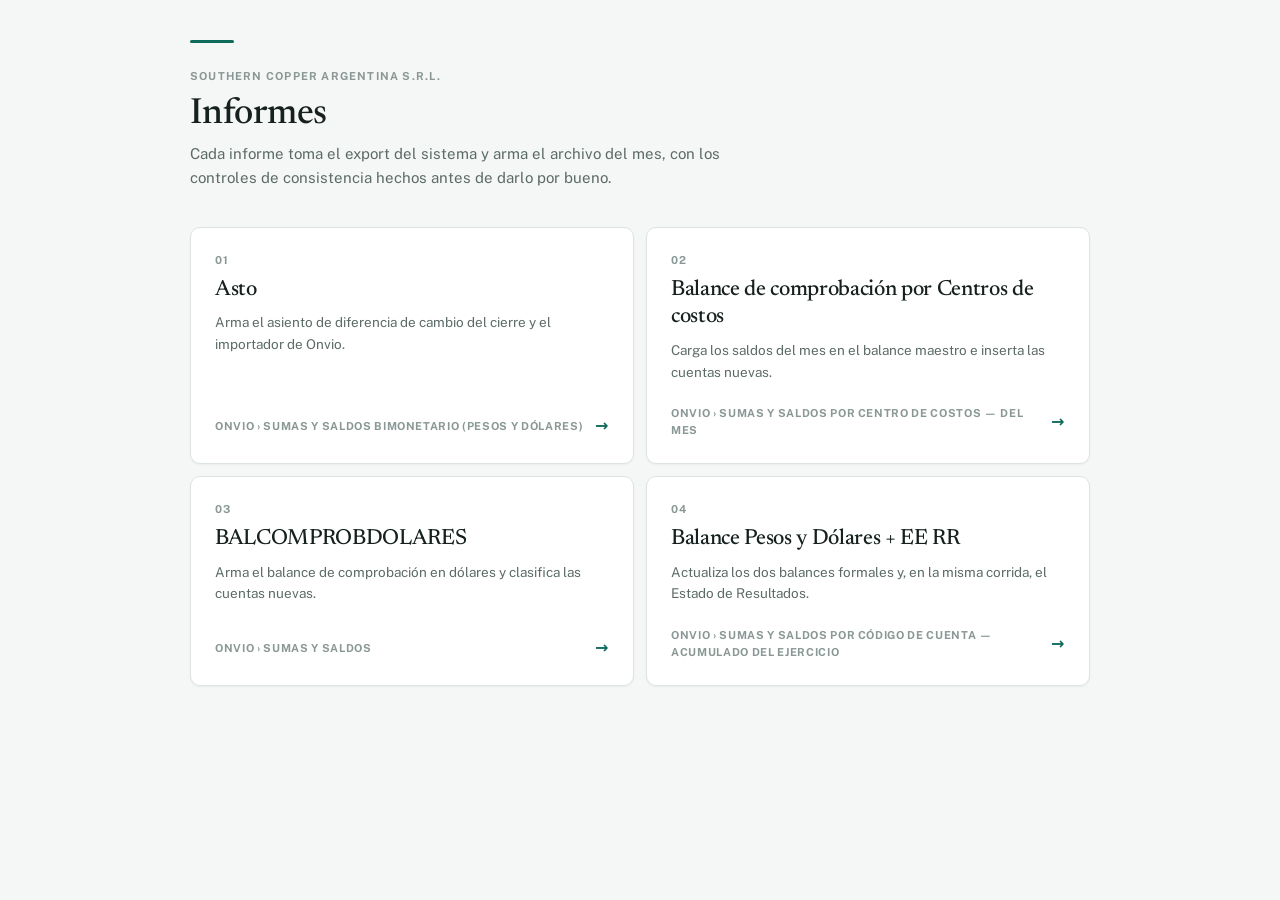
==== commit 4f24db45: "Informe 03: el archivo que se sube es el Sumas y Saldos de Onvio, no un "export de SISE" SISE no exi" ====
--- a/index.html
+++ b/index.html
@@ -47,7 +47,7 @@
   {
     titulo: "BALCOMPROBDOLARES",
     descripcion: "Arma el balance de comprobación en dólares y clasifica las cuentas nuevas.",
-    origen: "SISE › Balance de comprobación",
+    origen: "Onvio › Sumas y Saldos",
     url: "informe-b/index.html",
   },
   {
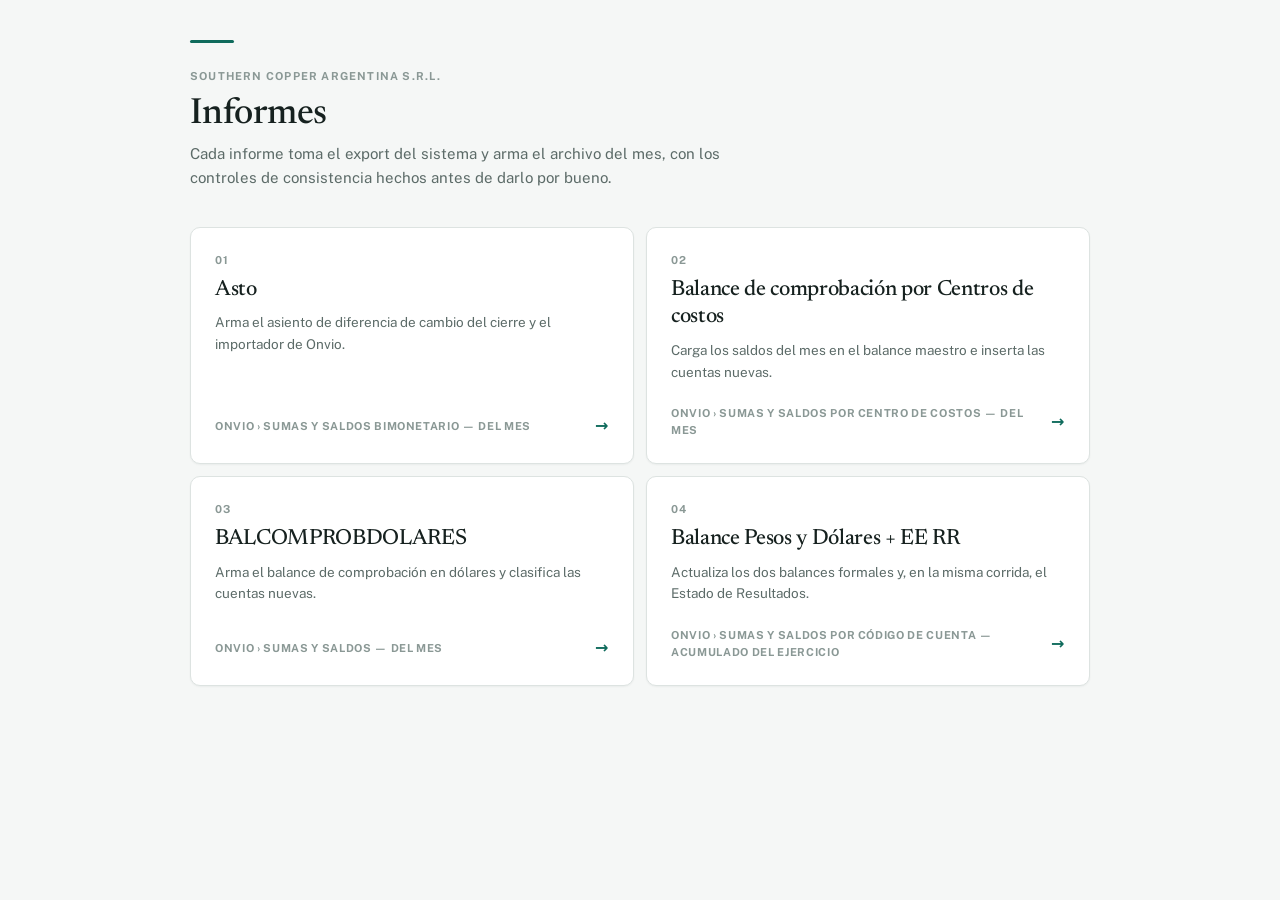
==== commit d4b7e6b7: "Que cada informe diga QUE balance de sumas y saldos pide, y cual no Los cuatro se alimentan de un ba" ====
--- a/index.html
+++ b/index.html
@@ -35,7 +35,7 @@
   {
     titulo: "Asto",
     descripcion: "Arma el asiento de diferencia de cambio del cierre y el importador de Onvio.",
-    origen: "Onvio › Sumas y Saldos bimonetario (pesos y dólares)",
+    origen: "Onvio › Sumas y Saldos BIMONETARIO — del MES",
     url: "informe-d/index.html",
   },
   {
@@ -47,7 +47,7 @@
   {
     titulo: "BALCOMPROBDOLARES",
     descripcion: "Arma el balance de comprobación en dólares y clasifica las cuentas nuevas.",
-    origen: "Onvio › Sumas y Saldos",
+    origen: "Onvio › Sumas y Saldos — del MES",
     url: "informe-b/index.html",
   },
   {
